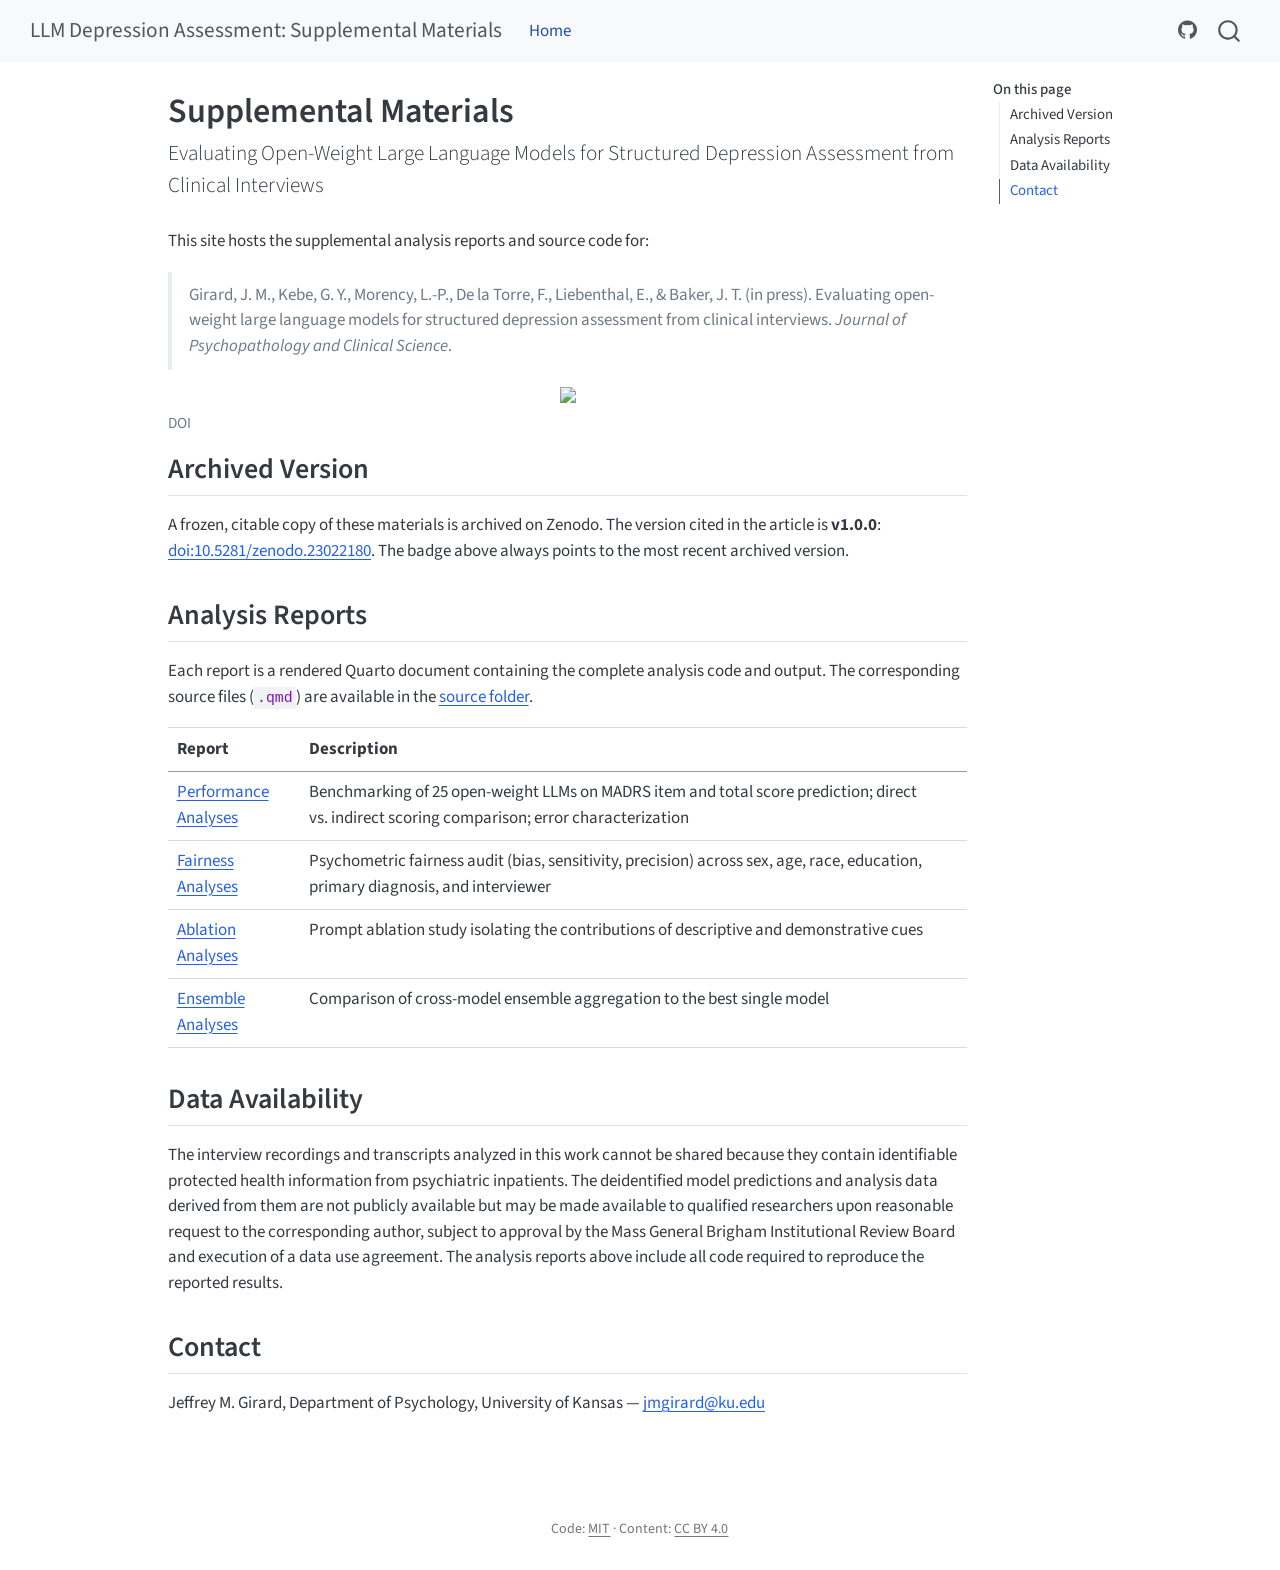
==== docs/index.html @ 15865baa "Add Zenodo DOI and align data availability statement with manuscript - Site and README: DOI badge (c" ====
<!DOCTYPE html>
<html xmlns="http://www.w3.org/1999/xhtml" lang="en" xml:lang="en"><head>

<meta charset="utf-8">
<meta name="generator" content="quarto-1.10.18">

<meta name="viewport" content="width=device-width, initial-scale=1.0, user-scalable=yes">


<title>Supplemental Materials – LLM Depression Assessment: Supplemental Materials</title>
<style>
/* Default styles provided by pandoc.
** See https://pandoc.org/MANUAL.html#variables-for-html for config info.
*/
span.smallcaps{font-variant: small-caps;}
div.columns{display: flex; gap: 1.5em;}
div.column{flex: auto;}
@media screen {
div.columns{gap: min(4vw, 1.5em);}
div.column{overflow-x: auto;}
}
div.hanging-indent{margin-left: 1.5em; text-indent: -1.5em;}
ul.task-list{list-style: none;}
ul.task-list li input[type="checkbox"] {
  width: 0.8em;
  margin: 0 0.8em 0.2em -1em; /* quarto-specific, see https://github.com/quarto-dev/quarto-cli/issues/4556 */ 
  vertical-align: middle;
}
</style>


<script src="site_libs/quarto-nav/quarto-nav.js"></script>
<script src="site_libs/quarto-nav/headroom.min.js"></script>
<script src="site_libs/clipboard/clipboard.min.js"></script>
<script src="site_libs/quarto-search/autocomplete.umd.js"></script>
<script src="site_libs/quarto-search/fuse.min.js"></script>
<script src="site_libs/quarto-search/quarto-search.js"></script>
<meta name="quarto:offset" content="./">
<script src="site_libs/quarto-html/quarto.js" type="module"></script>
<script src="site_libs/quarto-html/tabsets/tabsets.js" type="module"></script>
<script src="site_libs/quarto-html/popper.min.js"></script>
<script src="site_libs/quarto-html/tippy.umd.min.js"></script>
<script src="site_libs/quarto-html/anchor.min.js"></script>
<link href="site_libs/quarto-html/tippy.css" rel="stylesheet">
<link href="site_libs/quarto-html/quarto-syntax-highlighting-64a204ab8560d761af7679ceaba22944.css" rel="stylesheet" id="quarto-text-highlighting-styles">
<script src="site_libs/bootstrap/bootstrap.min.js"></script>
<link href="site_libs/bootstrap/bootstrap-icons.css" rel="stylesheet">
<link href="site_libs/bootstrap/bootstrap-172ba59bd5e0b52282274ba0c0cc16fc.min.css" rel="stylesheet" append-hash="true" id="quarto-bootstrap" data-mode="light">
<script id="quarto-search-options" type="application/json">{
  "location": "navbar",
  "copy-button": false,
  "collapse-after": 3,
  "panel-placement": "end",
  "type": "overlay",
  "limit": 50,
  "keyboard-shortcut": [
    "f",
    "/",
    "s"
  ],
  "show-item-context": false,
  "language": {
    "search-no-results-text": "No results",
    "search-matching-documents-text": "matching documents",
    "search-copy-link-title": "Copy link to search",
    "search-hide-matches-text": "Hide additional matches",
    "search-more-match-text": "more match in this document",
    "search-more-matches-text": "more matches in this document",
    "search-clear-button-title": "Clear",
    "search-text-placeholder": "",
    "search-detached-cancel-button-title": "Cancel",
    "search-submit-button-title": "Submit",
    "search-label": "Search"
  }
}</script>


</head>

<body class="nav-fixed quarto-light">

<div id="quarto-search-results"></div>
  <header id="quarto-header" class="headroom fixed-top">
    <nav class="navbar navbar-expand-lg " data-bs-theme="dark">
      <div class="navbar-container container-fluid">
      <div class="navbar-brand-container mx-auto">
    <a class="navbar-brand" href="./index.html">
    <span class="navbar-title">LLM Depression Assessment: Supplemental Materials</span>
    </a>
  </div>
            <div id="quarto-search" class="" title="Search"></div>
          <button class="navbar-toggler" type="button" data-bs-toggle="collapse" data-bs-target="#navbarCollapse" aria-controls="navbarCollapse" role="menu" aria-expanded="false" aria-label="Toggle navigation" onclick="if (window.quartoToggleHeadroom) { window.quartoToggleHeadroom(); }">
  <span class="navbar-toggler-icon"></span>
</button>
          <div class="collapse navbar-collapse" id="navbarCollapse">
            <ul class="navbar-nav navbar-nav-scroll me-auto">
  <li class="nav-item">
    <a class="nav-link active" href="./index.html" aria-current="page"> 
<span class="menu-text">Home</span></a>
  </li>  
</ul>
            <ul class="navbar-nav navbar-nav-scroll ms-auto">
  <li class="nav-item compact">
    <a class="nav-link" href="https://github.com/jmgirard/llm-depression-assessment"> <i class="bi bi-github" role="img">
</i> 
<span class="menu-text"></span></a>
  </li>  
</ul>
          </div> <!-- /navcollapse -->
            <div class="quarto-navbar-tools">
</div>
      </div> <!-- /container-fluid -->
    </nav>
</header>
<!-- content -->
<div id="quarto-content" class="quarto-container page-columns page-rows-contents page-layout-article page-navbar">
<!-- sidebar -->
<!-- margin-sidebar -->
    <div id="quarto-margin-sidebar" class="sidebar margin-sidebar">
        <nav id="TOC" role="doc-toc" class="toc-active">
    <h2 id="toc-title">On this page</h2>
   
  <ul>
  <li><a href="#archived-version" id="toc-archived-version" class="nav-link active" data-scroll-target="#archived-version">Archived Version</a></li>
  <li><a href="#analysis-reports" id="toc-analysis-reports" class="nav-link" data-scroll-target="#analysis-reports">Analysis Reports</a></li>
  <li><a href="#data-availability" id="toc-data-availability" class="nav-link" data-scroll-target="#data-availability">Data Availability</a></li>
  <li><a href="#contact" id="toc-contact" class="nav-link" data-scroll-target="#contact">Contact</a></li>
  </ul>
</nav>
    </div>
<!-- main -->
<main class="content" id="quarto-document-content">

<header id="title-block-header" class="quarto-title-block default">
<div class="quarto-title">
<h1 class="title">Supplemental Materials</h1>
<p class="subtitle lead">Evaluating Open-Weight Large Language Models for Structured Depression Assessment from Clinical Interviews</p>
</div>



<div class="quarto-title-meta">

    
  
    
  </div>
  


</header>


<p>This site hosts the supplemental analysis reports and source code for:</p>
<blockquote class="blockquote">
<p>Girard, J. M., Kebe, G. Y., Morency, L.-P., De la Torre, F., Liebenthal, E., &amp; Baker, J. T. (in press). Evaluating open-weight large language models for structured depression assessment from clinical interviews. <em>Journal of Psychopathology and Clinical Science</em>.</p>
</blockquote>
<div class="quarto-figure quarto-figure-center">
<figure class="figure">
<p><a href="https://doi.org/10.5281/zenodo.23022179"><img src="https://zenodo.org/badge/DOI/10.5281/zenodo.23022179.svg" class="img-fluid figure-img"></a></p>
<figcaption>DOI</figcaption>
</figure>
</div>
<section id="archived-version" class="level2">
<h2 class="anchored" data-anchor-id="archived-version">Archived Version</h2>
<p>A frozen, citable copy of these materials is archived on Zenodo. The version cited in the article is <strong>v1.0.0</strong>: <a href="https://doi.org/10.5281/zenodo.23022180">doi:10.5281/zenodo.23022180</a>. The badge above always points to the most recent archived version.</p>
</section>
<section id="analysis-reports" class="level2">
<h2 class="anchored" data-anchor-id="analysis-reports">Analysis Reports</h2>
<p>Each report is a rendered Quarto document containing the complete analysis code and output. The corresponding source files (<code>.qmd</code>) are available in the <a href="https://github.com/jmgirard/llm-depression-assessment/tree/main/src">source folder</a>.</p>
<table class="caption-top table">
<thead>
<tr class="header">
<th>Report</th>
<th>Description</th>
</tr>
</thead>
<tbody>
<tr class="odd">
<td><a href="analyses/performance_analyses.html">Performance Analyses</a></td>
<td>Benchmarking of 25 open-weight LLMs on MADRS item and total score prediction; direct vs.&nbsp;indirect scoring comparison; error characterization</td>
</tr>
<tr class="even">
<td><a href="analyses/fairness_analyses.html">Fairness Analyses</a></td>
<td>Psychometric fairness audit (bias, sensitivity, precision) across sex, age, race, education, primary diagnosis, and interviewer</td>
</tr>
<tr class="odd">
<td><a href="analyses/ablation_analyses.html">Ablation Analyses</a></td>
<td>Prompt ablation study isolating the contributions of descriptive and demonstrative cues</td>
</tr>
<tr class="even">
<td><a href="analyses/ensemble_analyses.html">Ensemble Analyses</a></td>
<td>Comparison of cross-model ensemble aggregation to the best single model</td>
</tr>
</tbody>
</table>
</section>
<section id="data-availability" class="level2">
<h2 class="anchored" data-anchor-id="data-availability">Data Availability</h2>
<p>The interview recordings and transcripts analyzed in this work cannot be shared because they contain identifiable protected health information from psychiatric inpatients. The deidentified model predictions and analysis data derived from them are not publicly available but may be made available to qualified researchers upon reasonable request to the corresponding author, subject to approval by the Mass General Brigham Institutional Review Board and execution of a data use agreement. The analysis reports above include all code required to reproduce the reported results.</p>
</section>
<section id="contact" class="level2">
<h2 class="anchored" data-anchor-id="contact">Contact</h2>
<p>Jeffrey M. Girard, Department of Psychology, University of Kansas — <a href="mailto:jmgirard@ku.edu">jmgirard@ku.edu</a></p>


</section>

</main> <!-- /main -->
<script id="quarto-html-after-body" type="application/javascript">
  window.document.addEventListener("DOMContentLoaded", function (event) {
    const icon = "";
    const anchorJS = new window.AnchorJS();
    anchorJS.options = {
      placement: 'right',
      icon: icon
    };
    anchorJS.add('.anchored');
    const isCodeAnnotation = (el) => {
      for (const clz of el.classList) {
        if (clz.startsWith('code-annotation-')) {                     
          return true;
        }
      }
      return false;
    }
    const onCopySuccess = function(e) {
      // button target
      const button = e.trigger;
      // don't keep focus
      button.blur();
      // flash "checked"
      button.classList.add('code-copy-button-checked');
      var currentTitle = button.getAttribute("title");
      button.setAttribute("title", "Copied!");
      let tooltip;
      if (window.bootstrap) {
        button.setAttribute("data-bs-toggle", "tooltip");
        button.setAttribute("data-bs-placement", "left");
        button.setAttribute("data-bs-title", "Copied!");
        tooltip = new bootstrap.Tooltip(button, 
          { trigger: "manual", 
            customClass: "code-copy-button-tooltip",
            offset: [0, -8]});
        tooltip.show();    
      }
      setTimeout(function() {
        if (tooltip) {
          tooltip.hide();
          button.removeAttribute("data-bs-title");
          button.removeAttribute("data-bs-toggle");
          button.removeAttribute("data-bs-placement");
        }
        button.setAttribute("title", currentTitle);
        button.classList.remove('code-copy-button-checked');
      }, 1000);
      // clear code selection
      e.clearSelection();
    }
    const getTextToCopy = function(trigger) {
      const outerScaffold = trigger.parentElement.cloneNode(true);
      const codeEl = outerScaffold.querySelector('code');
      for (const childEl of codeEl.children) {
        if (isCodeAnnotation(childEl)) {
          childEl.remove();
        }
      }
      return codeEl.innerText;
    }
    const clipboard = new window.ClipboardJS('.code-copy-button:not([data-in-quarto-modal])', {
      text: getTextToCopy
    });
    clipboard.on('success', onCopySuccess);
    if (window.document.getElementById('quarto-embedded-source-code-modal')) {
      const clipboardModal = new window.ClipboardJS('.code-copy-button[data-in-quarto-modal]', {
        text: getTextToCopy,
        container: window.document.getElementById('quarto-embedded-source-code-modal')
      });
      clipboardModal.on('success', onCopySuccess);
    }
      var localhostRegex = new RegExp(/^(?:http|https):\/\/localhost\:?[0-9]*\//);
      var mailtoRegex = new RegExp(/^mailto:/);
        var filterRegex = new RegExp('/' + window.location.host + '/');
      var isInternal = (href) => {
          return filterRegex.test(href) || localhostRegex.test(href) || mailtoRegex.test(href);
      }
      // Inspect non-navigation links and adorn them if external
     var links = window.document.querySelectorAll('a[href]:not(.nav-link):not(.navbar-brand):not(.toc-action):not(.sidebar-link):not(.sidebar-item-toggle):not(.pagination-link):not(.no-external):not([aria-hidden]):not(.dropdown-item):not(.quarto-navigation-tool):not(.about-link)');
      for (var i=0; i<links.length; i++) {
        const link = links[i];
        if (!isInternal(link.href)) {
          // undo the damage that might have been done by quarto-nav.js in the case of
          // links that we want to consider external
          if (link.dataset.originalHref !== undefined) {
            link.href = link.dataset.originalHref;
          }
        }
      }
    function tippyHover(el, contentFn, onTriggerFn, onUntriggerFn) {
      const config = {
        allowHTML: true,
        maxWidth: 500,
        delay: 100,
        arrow: false,
        appendTo: function(el) {
            return el.parentElement;
        },
        interactive: true,
        interactiveBorder: 10,
        theme: 'quarto',
        placement: 'bottom-start',
      };
      if (contentFn) {
        config.content = contentFn;
      }
      if (onTriggerFn) {
        config.onTrigger = onTriggerFn;
      }
      if (onUntriggerFn) {
        config.onUntrigger = onUntriggerFn;
      }
      window.tippy(el, config); 
    }
    const noterefs = window.document.querySelectorAll('a[role="doc-noteref"]');
    for (var i=0; i<noterefs.length; i++) {
      const ref = noterefs[i];
      tippyHover(ref, function() {
        // use id or data attribute instead here
        let href = ref.getAttribute('data-footnote-href') || ref.getAttribute('href');
        try { href = new URL(href).hash; } catch {}
        const id = href.replace(/^#\/?/, "");
        const note = window.document.getElementById(id);
        if (note) {
          return note.innerHTML;
        } else {
          return "";
        }
      });
    }
    const xrefs = window.document.querySelectorAll('a.quarto-xref');
    const processXRef = (id, note) => {
      // Strip column container classes
      const stripColumnClz = (el) => {
        el.classList.remove("page-full", "page-columns");
        if (el.children) {
          for (const child of el.children) {
            stripColumnClz(child);
          }
        }
      }
      stripColumnClz(note)
      if (id === null || id.startsWith('sec-')) {
        // Special case sections, only their first couple elements
        const container = document.createElement("div");
        if (note.children && note.children.length > 2) {
          container.appendChild(note.children[0].cloneNode(true));
          for (let i = 1; i < note.children.length; i++) {
            const child = note.children[i];
            if (child.tagName === "P" && child.innerText === "") {
              continue;
            } else {
              container.appendChild(child.cloneNode(true));
              break;
            }
          }
          if (window.Quarto?.typesetMath) {
            window.Quarto.typesetMath(container);
          }
          return container.innerHTML
        } else {
          if (window.Quarto?.typesetMath) {
            window.Quarto.typesetMath(note);
          }
          return note.innerHTML;
        }
      } else {
        // Remove any anchor links if they are present
        const anchorLink = note.querySelector('a.anchorjs-link');
        if (anchorLink) {
          anchorLink.remove();
        }
        if (window.Quarto?.typesetMath) {
          window.Quarto.typesetMath(note);
        }
        if (note.classList.contains("callout")) {
          return note.outerHTML;
        } else {
          return note.innerHTML;
        }
      }
    }
    for (var i=0; i<xrefs.length; i++) {
      const xref = xrefs[i];
      tippyHover(xref, undefined, function(instance) {
        instance.disable();
        let url = xref.getAttribute('href');
        let hash = undefined; 
        if (url.startsWith('#')) {
          hash = url;
        } else {
          try { hash = new URL(url).hash; } catch {}
        }
        if (hash) {
          const id = hash.replace(/^#\/?/, "");
          const note = window.document.getElementById(id);
          if (note !== null) {
            try {
              const html = processXRef(id, note.cloneNode(true));
              instance.setContent(html);
            } finally {
              instance.enable();
              instance.show();
            }
          } else {
            // See if we can fetch this
            fetch(url.split('#')[0])
            .then(res => res.text())
            .then(html => {
              const parser = new DOMParser();
              const htmlDoc = parser.parseFromString(html, "text/html");
              const note = htmlDoc.getElementById(id);
              if (note !== null) {
                const html = processXRef(id, note);
                instance.setContent(html);
              } 
            }).finally(() => {
              instance.enable();
              instance.show();
            });
          }
        } else {
          // See if we can fetch a full url (with no hash to target)
          // This is a special case and we should probably do some content thinning / targeting
          fetch(url)
          .then(res => res.text())
          .then(html => {
            const parser = new DOMParser();
            const htmlDoc = parser.parseFromString(html, "text/html");
            const note = htmlDoc.querySelector('main.content');
            if (note !== null) {
              // This should only happen for chapter cross references
              // (since there is no id in the URL)
              // remove the first header
              if (note.children.length > 0 && note.children[0].tagName === "HEADER") {
                note.children[0].remove();
              }
              const html = processXRef(null, note);
              instance.setContent(html);
            } 
          }).finally(() => {
            instance.enable();
            instance.show();
          });
        }
      }, function(instance) {
      });
    }
        let selectedAnnoteEl;
        const selectorForAnnotation = ( cell, annotation) => {
          let cellAttr = 'data-code-cell="' + cell + '"';
          let lineAttr = 'data-code-annotation="' +  annotation + '"';
          const selector = 'span[' + cellAttr + '][' + lineAttr + ']';
          return selector;
        }
        const selectCodeLines = (annoteEl) => {
          const doc = window.document;
          const targetCell = annoteEl.getAttribute("data-target-cell");
          const targetAnnotation = annoteEl.getAttribute("data-target-annotation");
          const annoteSpan = window.document.querySelector(selectorForAnnotation(targetCell, targetAnnotation));
          const lines = annoteSpan.getAttribute("data-code-lines").split(",");
          const lineIds = lines.map((line) => {
            return targetCell + "-" + line;
          })
          let top = null;
          let height = null;
          let parent = null;
          if (lineIds.length > 0) {
              //compute the position of the single el (top and bottom and make a div)
              const el = window.document.getElementById(lineIds[0]);
              top = el.offsetTop;
              height = el.offsetHeight;
              parent = el.parentElement.parentElement;
            if (lineIds.length > 1) {
              const lastEl = window.document.getElementById(lineIds[lineIds.length - 1]);
              const bottom = lastEl.offsetTop + lastEl.offsetHeight;
              height = bottom - top;
            }
            if (top !== null && height !== null && parent !== null) {
              // cook up a div (if necessary) and position it 
              let div = window.document.getElementById("code-annotation-line-highlight");
              if (div === null) {
                div = window.document.createElement("div");
                div.setAttribute("id", "code-annotation-line-highlight");
                div.style.position = 'absolute';
                parent.appendChild(div);
              }
              div.style.top = top - 2 + "px";
              div.style.height = height + 4 + "px";
              div.style.left = 0;
              let gutterDiv = window.document.getElementById("code-annotation-line-highlight-gutter");
              if (gutterDiv === null) {
                gutterDiv = window.document.createElement("div");
                gutterDiv.setAttribute("id", "code-annotation-line-highlight-gutter");
                gutterDiv.style.position = 'absolute';
                const codeCell = window.document.getElementById(targetCell);
                const gutter = codeCell.querySelector('.code-annotation-gutter');
                gutter.appendChild(gutterDiv);
              }
              gutterDiv.style.top = top - 2 + "px";
              gutterDiv.style.height = height + 4 + "px";
            }
            selectedAnnoteEl = annoteEl;
          }
        };
        const unselectCodeLines = () => {
          const elementsIds = ["code-annotation-line-highlight", "code-annotation-line-highlight-gutter"];
          elementsIds.forEach((elId) => {
            const div = window.document.getElementById(elId);
            if (div) {
              div.remove();
            }
          });
          selectedAnnoteEl = undefined;
        };
          // Handle positioning of the toggle
      window.addEventListener(
        "resize",
        throttle(() => {
          elRect = undefined;
          if (selectedAnnoteEl) {
            selectCodeLines(selectedAnnoteEl);
          }
        }, 10)
      );
      function throttle(fn, ms) {
      let throttle = false;
      let timer;
        return (...args) => {
          if(!throttle) { // first call gets through
              fn.apply(this, args);
              throttle = true;
          } else { // all the others get throttled
              if(timer) clearTimeout(timer); // cancel #2
              timer = setTimeout(() => {
                fn.apply(this, args);
                timer = throttle = false;
              }, ms);
          }
        };
      }
        // Attach click handler to the DT
        const annoteDls = window.document.querySelectorAll('dt[data-target-cell]');
        for (const annoteDlNode of annoteDls) {
          annoteDlNode.addEventListener('click', (event) => {
            const clickedEl = event.target;
            if (clickedEl !== selectedAnnoteEl) {
              unselectCodeLines();
              const activeEl = window.document.querySelector('dt[data-target-cell].code-annotation-active');
              if (activeEl) {
                activeEl.classList.remove('code-annotation-active');
              }
              selectCodeLines(clickedEl);
              clickedEl.classList.add('code-annotation-active');
            } else {
              // Unselect the line
              unselectCodeLines();
              clickedEl.classList.remove('code-annotation-active');
            }
          });
        }
    const findCites = (el) => {
      const parentEl = el.parentElement;
      if (parentEl) {
        const cites = parentEl.dataset.cites;
        if (cites) {
          return {
            el,
            cites: cites.split(' ')
          };
        } else {
          return findCites(el.parentElement)
        }
      } else {
        return undefined;
      }
    };
    var bibliorefs = window.document.querySelectorAll('a[role="doc-biblioref"]');
    for (var i=0; i<bibliorefs.length; i++) {
      const ref = bibliorefs[i];
      const citeInfo = findCites(ref);
      if (citeInfo) {
        tippyHover(citeInfo.el, function() {
          var popup = window.document.createElement('div');
          citeInfo.cites.forEach(function(cite) {
            var citeDiv = window.document.createElement('div');
            citeDiv.classList.add('hanging-indent');
            citeDiv.classList.add('csl-entry');
            var biblioDiv = window.document.getElementById('ref-' + cite);
            if (biblioDiv) {
              citeDiv.innerHTML = biblioDiv.innerHTML;
            }
            popup.appendChild(citeDiv);
          });
          return popup.innerHTML;
        });
      }
    }
  });
  </script>
</div> <!-- /content -->
<footer class="footer">
  <div class="nav-footer">
    <div class="nav-footer-left">
      &nbsp;
    </div>   
    <div class="nav-footer-center">
<p>Code: <a href="https://github.com/jmgirard/llm-depression-assessment/blob/main/LICENSE">MIT</a> · Content: <a href="https://creativecommons.org/licenses/by/4.0/">CC BY 4.0</a></p>
</div>
    <div class="nav-footer-right">
      &nbsp;
    </div>
  </div>
</footer>




</body></html>
---- docs/site_libs/quarto-html/tippy.css ----
.tippy-box[data-animation=fade][data-state=hidden]{opacity:0}[data-tippy-root]{max-width:calc(100vw - 10px)}.tippy-box{position:relative;background-color:#333;color:#fff;border-radius:4px;font-size:14px;line-height:1.4;white-space:normal;outline:0;transition-property:transform,visibility,opacity}.tippy-box[data-placement^=top]>.tippy-arrow{bottom:0}.tippy-box[data-placement^=top]>.tippy-arrow:before{bottom:-7px;left:0;border-width:8px 8px 0;border-top-color:initial;transform-origin:center top}.tippy-box[data-placement^=bottom]>.tippy-arrow{top:0}.tippy-box[data-placement^=bottom]>.tippy-arrow:before{top:-7px;left:0;border-width:0 8px 8px;border-bottom-color:initial;transform-origin:center bottom}.tippy-box[data-placement^=left]>.tippy-arrow{right:0}.tippy-box[data-placement^=left]>.tippy-arrow:before{border-width:8px 0 8px 8px;border-left-color:initial;right:-7px;transform-origin:center left}.tippy-box[data-placement^=right]>.tippy-arrow{left:0}.tippy-box[data-placement^=right]>.tippy-arrow:before{left:-7px;border-width:8px 8px 8px 0;border-right-color:initial;transform-origin:center right}.tippy-box[data-inertia][data-state=visible]{transition-timing-function:cubic-bezier(.54,1.5,.38,1.11)}.tippy-arrow{width:16px;height:16px;color:#333}.tippy-arrow:before{content:"";position:absolute;border-color:transparent;border-style:solid}.tippy-content{position:relative;padding:5px 9px;z-index:1}
---- docs/site_libs/quarto-html/quarto-syntax-highlighting-64a204ab8560d761af7679ceaba22944.css ----
/* quarto syntax highlight colors */
:root {
  --quarto-hl-ot-color: #003B4F;
  --quarto-hl-at-color: #657422;
  --quarto-hl-ss-color: #20794D;
  --quarto-hl-an-color: #5E5E5E;
  --quarto-hl-fu-color: #4758AB;
  --quarto-hl-st-color: #20794D;
  --quarto-hl-cf-color: #003B4F;
  --quarto-hl-op-color: #5E5E5E;
  --quarto-hl-er-color: #AD0000;
  --quarto-hl-bn-color: #AD0000;
  --quarto-hl-al-color: #AD0000;
  --quarto-hl-va-color: #111111;
  --quarto-hl-bu-color: inherit;
  --quarto-hl-ex-color: inherit;
  --quarto-hl-pp-color: #AD0000;
  --quarto-hl-in-color: #5E5E5E;
  --quarto-hl-vs-color: #20794D;
  --quarto-hl-wa-color: #5E5E5E;
  --quarto-hl-do-color: #5E5E5E;
  --quarto-hl-im-color: #00769E;
  --quarto-hl-ch-color: #20794D;
  --quarto-hl-dt-color: #AD0000;
  --quarto-hl-fl-color: #AD0000;
  --quarto-hl-co-color: #5E5E5E;
  --quarto-hl-cv-color: #5E5E5E;
  --quarto-hl-cn-color: #8f5902;
  --quarto-hl-sc-color: #5E5E5E;
  --quarto-hl-dv-color: #AD0000;
  --quarto-hl-kw-color: #003B4F;
}

/* other quarto variables */
:root {
  --quarto-font-monospace: SFMono-Regular, Menlo, Monaco, Consolas, "Liberation Mono", "Courier New", monospace;
}

/* syntax highlight based on Pandoc's rules */
pre > code.sourceCode > span {
  color: #003B4F;
}

code.sourceCode > span {
  color: #003B4F;
}

div.sourceCode,
div.sourceCode pre.sourceCode {
  color: #003B4F;
}

/* Normal */
code span {
  color: #003B4F;
}

/* Alert */
code span.al {
  color: #AD0000;
  font-style: inherit;
}

/* Annotation */
code span.an {
  color: #5E5E5E;
  font-style: inherit;
}

/* Attribute */
code span.at {
  color: #657422;
  font-style: inherit;
}

/* BaseN */
code span.bn {
  color: #AD0000;
  font-style: inherit;
}

/* BuiltIn */
code span.bu {
  font-style: inherit;
}

/* ControlFlow */
code span.cf {
  color: #003B4F;
  font-weight: bold;
  font-style: inherit;
}

/* Char */
code span.ch {
  color: #20794D;
  font-style: inherit;
}

/* Constant */
code span.cn {
  color: #8f5902;
  font-style: inherit;
}

/* Comment */
code span.co {
  color: #5E5E5E;
  font-style: inherit;
}

/* CommentVar */
code span.cv {
  color: #5E5E5E;
  font-style: italic;
}

/* Documentation */
code span.do {
  color: #5E5E5E;
  font-style: italic;
}

/* DataType */
code span.dt {
  color: #AD0000;
  font-style: inherit;
}

/* DecVal */
code span.dv {
  color: #AD0000;
  font-style: inherit;
}

/* Error */
code span.er {
  color: #AD0000;
  font-style: inherit;
}

/* Extension */
code span.ex {
  font-style: inherit;
}

/* Float */
code span.fl {
  color: #AD0000;
  font-style: inherit;
}

/* Function */
code span.fu {
  color: #4758AB;
  font-style: inherit;
}

/* Import */
code span.im {
  color: #00769E;
  font-style: inherit;
}

/* Information */
code span.in {
  color: #5E5E5E;
  font-style: inherit;
}

/* Keyword */
code span.kw {
  color: #003B4F;
  font-weight: bold;
  font-style: inherit;
}

/* Operator */
code span.op {
  color: #5E5E5E;
  font-style: inherit;
}

/* Other */
code span.ot {
  color: #003B4F;
  font-style: inherit;
}

/* Preprocessor */
code span.pp {
  color: #AD0000;
  font-style: inherit;
}

/* SpecialChar */
code span.sc {
  color: #5E5E5E;
  font-style: inherit;
}

/* SpecialString */
code span.ss {
  color: #20794D;
  font-style: inherit;
}

/* String */
code span.st {
  color: #20794D;
  font-style: inherit;
}

/* Variable */
code span.va {
  color: #111111;
  font-style: inherit;
}

/* VerbatimString */
code span.vs {
  color: #20794D;
  font-style: inherit;
}

/* Warning */
code span.wa {
  color: #5E5E5E;
  font-style: italic;
}

.prevent-inlining {
  content: "</";
}

/*# sourceMappingURL=9d8d5bb603a83b8298b89080a598c93b.css.map */
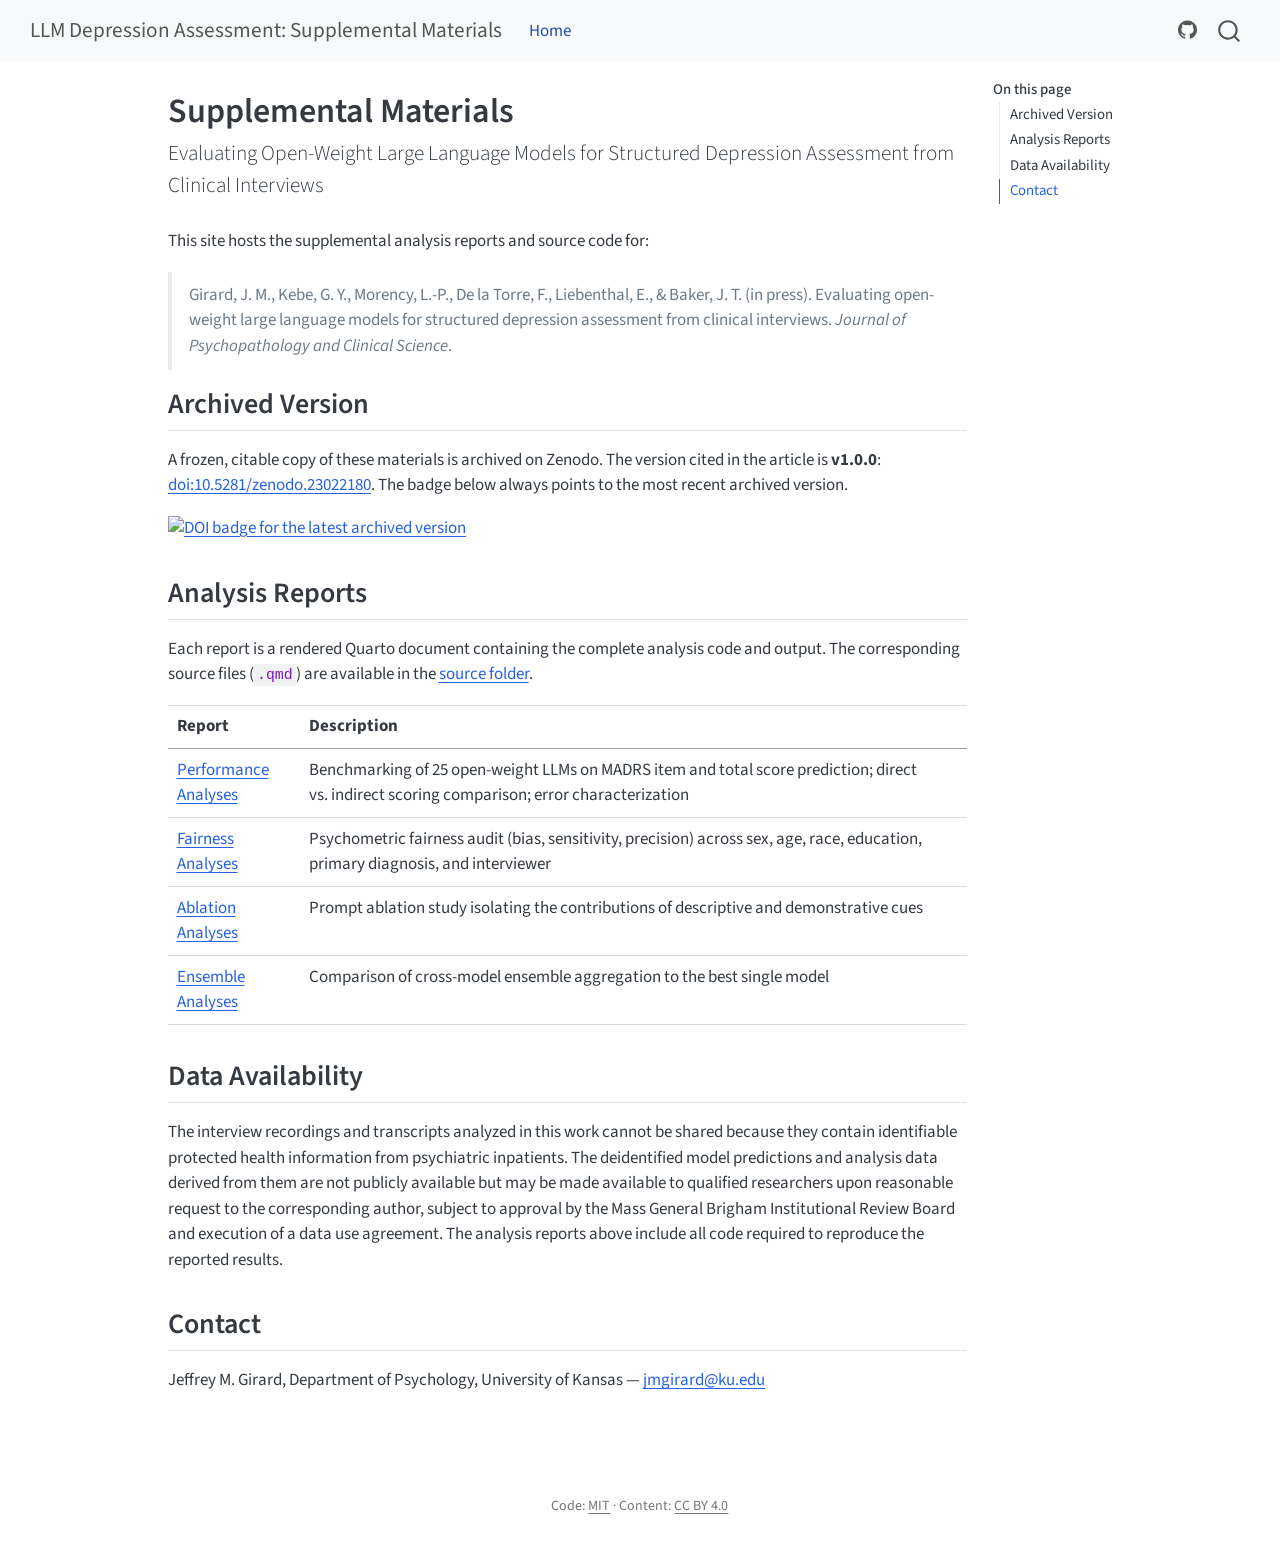
==== commit 87164efa: "Move DOI badge below archived-version text and drop its caption Co-Authored-By: Claude Opus 5.5 <nor" ====
--- a/docs/index.html
+++ b/docs/index.html
@@ -155,15 +155,10 @@
 <blockquote class="blockquote">
 <p>Girard, J. M., Kebe, G. Y., Morency, L.-P., De la Torre, F., Liebenthal, E., &amp; Baker, J. T. (in press). Evaluating open-weight large language models for structured depression assessment from clinical interviews. <em>Journal of Psychopathology and Clinical Science</em>.</p>
 </blockquote>
-<div class="quarto-figure quarto-figure-center">
-<figure class="figure">
-<p><a href="https://doi.org/10.5281/zenodo.23022179"><img src="https://zenodo.org/badge/DOI/10.5281/zenodo.23022179.svg" class="img-fluid figure-img"></a></p>
-<figcaption>DOI</figcaption>
-</figure>
-</div>
 <section id="archived-version" class="level2">
 <h2 class="anchored" data-anchor-id="archived-version">Archived Version</h2>
-<p>A frozen, citable copy of these materials is archived on Zenodo. The version cited in the article is <strong>v1.0.0</strong>: <a href="https://doi.org/10.5281/zenodo.23022180">doi:10.5281/zenodo.23022180</a>. The badge above always points to the most recent archived version.</p>
+<p>A frozen, citable copy of these materials is archived on Zenodo. The version cited in the article is <strong>v1.0.0</strong>: <a href="https://doi.org/10.5281/zenodo.23022180">doi:10.5281/zenodo.23022180</a>. The badge below always points to the most recent archived version.</p>
+<p><a href="https://doi.org/10.5281/zenodo.23022179"><img src="https://zenodo.org/badge/DOI/10.5281/zenodo.23022179.svg" class="img-fluid" alt="DOI badge for the latest archived version"></a></p>
 </section>
 <section id="analysis-reports" class="level2">
 <h2 class="anchored" data-anchor-id="analysis-reports">Analysis Reports</h2>
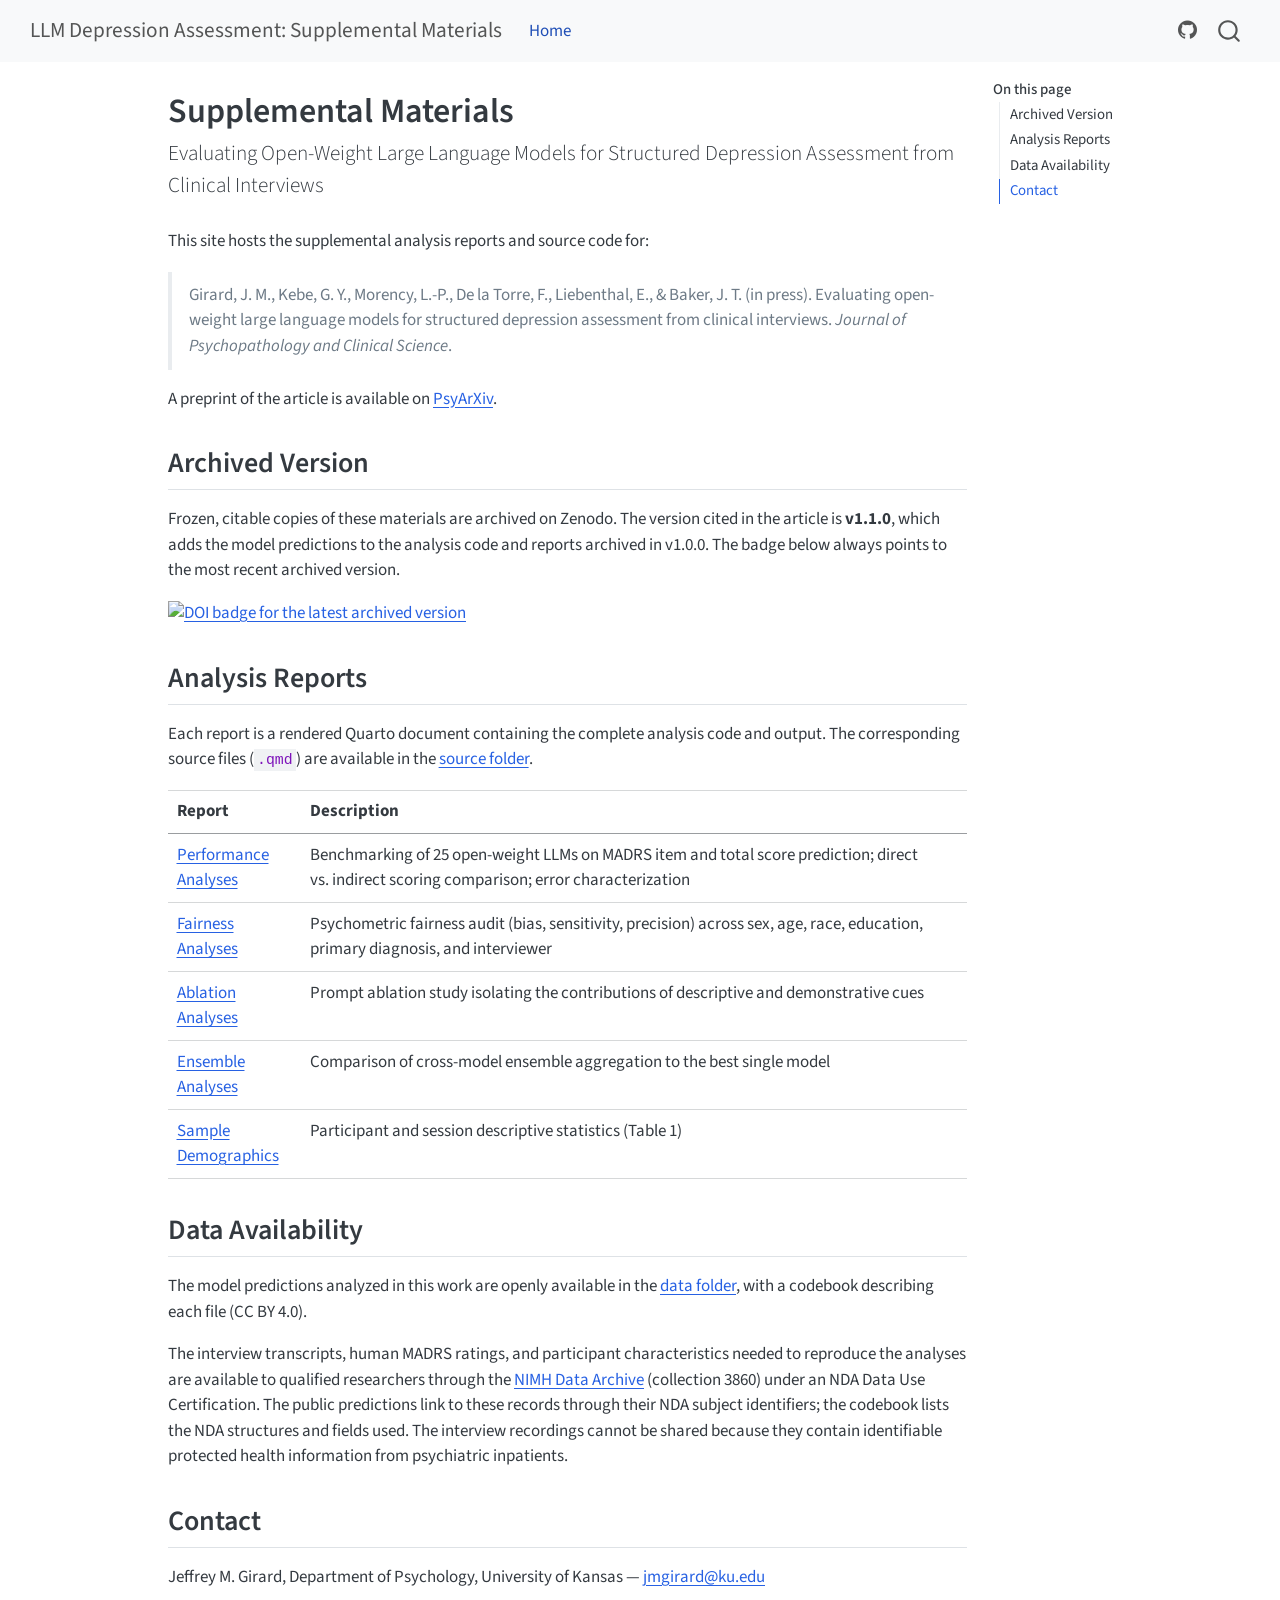
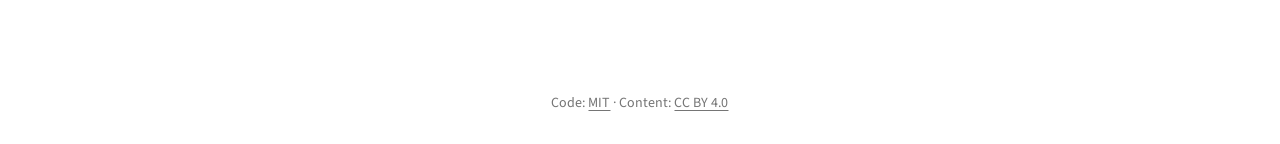
==== commit 0f62295c: "Add public model predictions and reproducible analysis pipeline (v1.1.0) - data/: model predictions " ====
--- a/docs/index.html
+++ b/docs/index.html
@@ -155,9 +155,10 @@
 <blockquote class="blockquote">
 <p>Girard, J. M., Kebe, G. Y., Morency, L.-P., De la Torre, F., Liebenthal, E., &amp; Baker, J. T. (in press). Evaluating open-weight large language models for structured depression assessment from clinical interviews. <em>Journal of Psychopathology and Clinical Science</em>.</p>
 </blockquote>
+<p>A preprint of the article is available on <a href="https://osf.io/preprints/psyarxiv/63sw4">PsyArXiv</a>.</p>
 <section id="archived-version" class="level2">
 <h2 class="anchored" data-anchor-id="archived-version">Archived Version</h2>
-<p>A frozen, citable copy of these materials is archived on Zenodo. The version cited in the article is <strong>v1.0.0</strong>: <a href="https://doi.org/10.5281/zenodo.23022180">doi:10.5281/zenodo.23022180</a>. The badge below always points to the most recent archived version.</p>
+<p>Frozen, citable copies of these materials are archived on Zenodo. The version cited in the article is <strong>v1.1.0</strong>, which adds the model predictions to the analysis code and reports archived in v1.0.0. The badge below always points to the most recent archived version.</p>
 <p><a href="https://doi.org/10.5281/zenodo.23022179"><img src="https://zenodo.org/badge/DOI/10.5281/zenodo.23022179.svg" class="img-fluid" alt="DOI badge for the latest archived version"></a></p>
 </section>
 <section id="analysis-reports" class="level2">
@@ -187,12 +188,17 @@
 <td><a href="analyses/ensemble_analyses.html">Ensemble Analyses</a></td>
 <td>Comparison of cross-model ensemble aggregation to the best single model</td>
 </tr>
+<tr class="odd">
+<td><a href="analyses/demographics.html">Sample Demographics</a></td>
+<td>Participant and session descriptive statistics (Table 1)</td>
+</tr>
 </tbody>
 </table>
 </section>
 <section id="data-availability" class="level2">
 <h2 class="anchored" data-anchor-id="data-availability">Data Availability</h2>
-<p>The interview recordings and transcripts analyzed in this work cannot be shared because they contain identifiable protected health information from psychiatric inpatients. The deidentified model predictions and analysis data derived from them are not publicly available but may be made available to qualified researchers upon reasonable request to the corresponding author, subject to approval by the Mass General Brigham Institutional Review Board and execution of a data use agreement. The analysis reports above include all code required to reproduce the reported results.</p>
+<p>The model predictions analyzed in this work are openly available in the <a href="https://github.com/jmgirard/llm-depression-assessment/tree/main/data">data folder</a>, with a codebook describing each file (CC BY 4.0).</p>
+<p>The interview transcripts, human MADRS ratings, and participant characteristics needed to reproduce the analyses are available to qualified researchers through the <a href="https://nda.nih.gov/">NIMH Data Archive</a> (collection 3860) under an NDA Data Use Certification. The public predictions link to these records through their NDA subject identifiers; the codebook lists the NDA structures and fields used. The interview recordings cannot be shared because they contain identifiable protected health information from psychiatric inpatients.</p>
 </section>
 <section id="contact" class="level2">
 <h2 class="anchored" data-anchor-id="contact">Contact</h2>
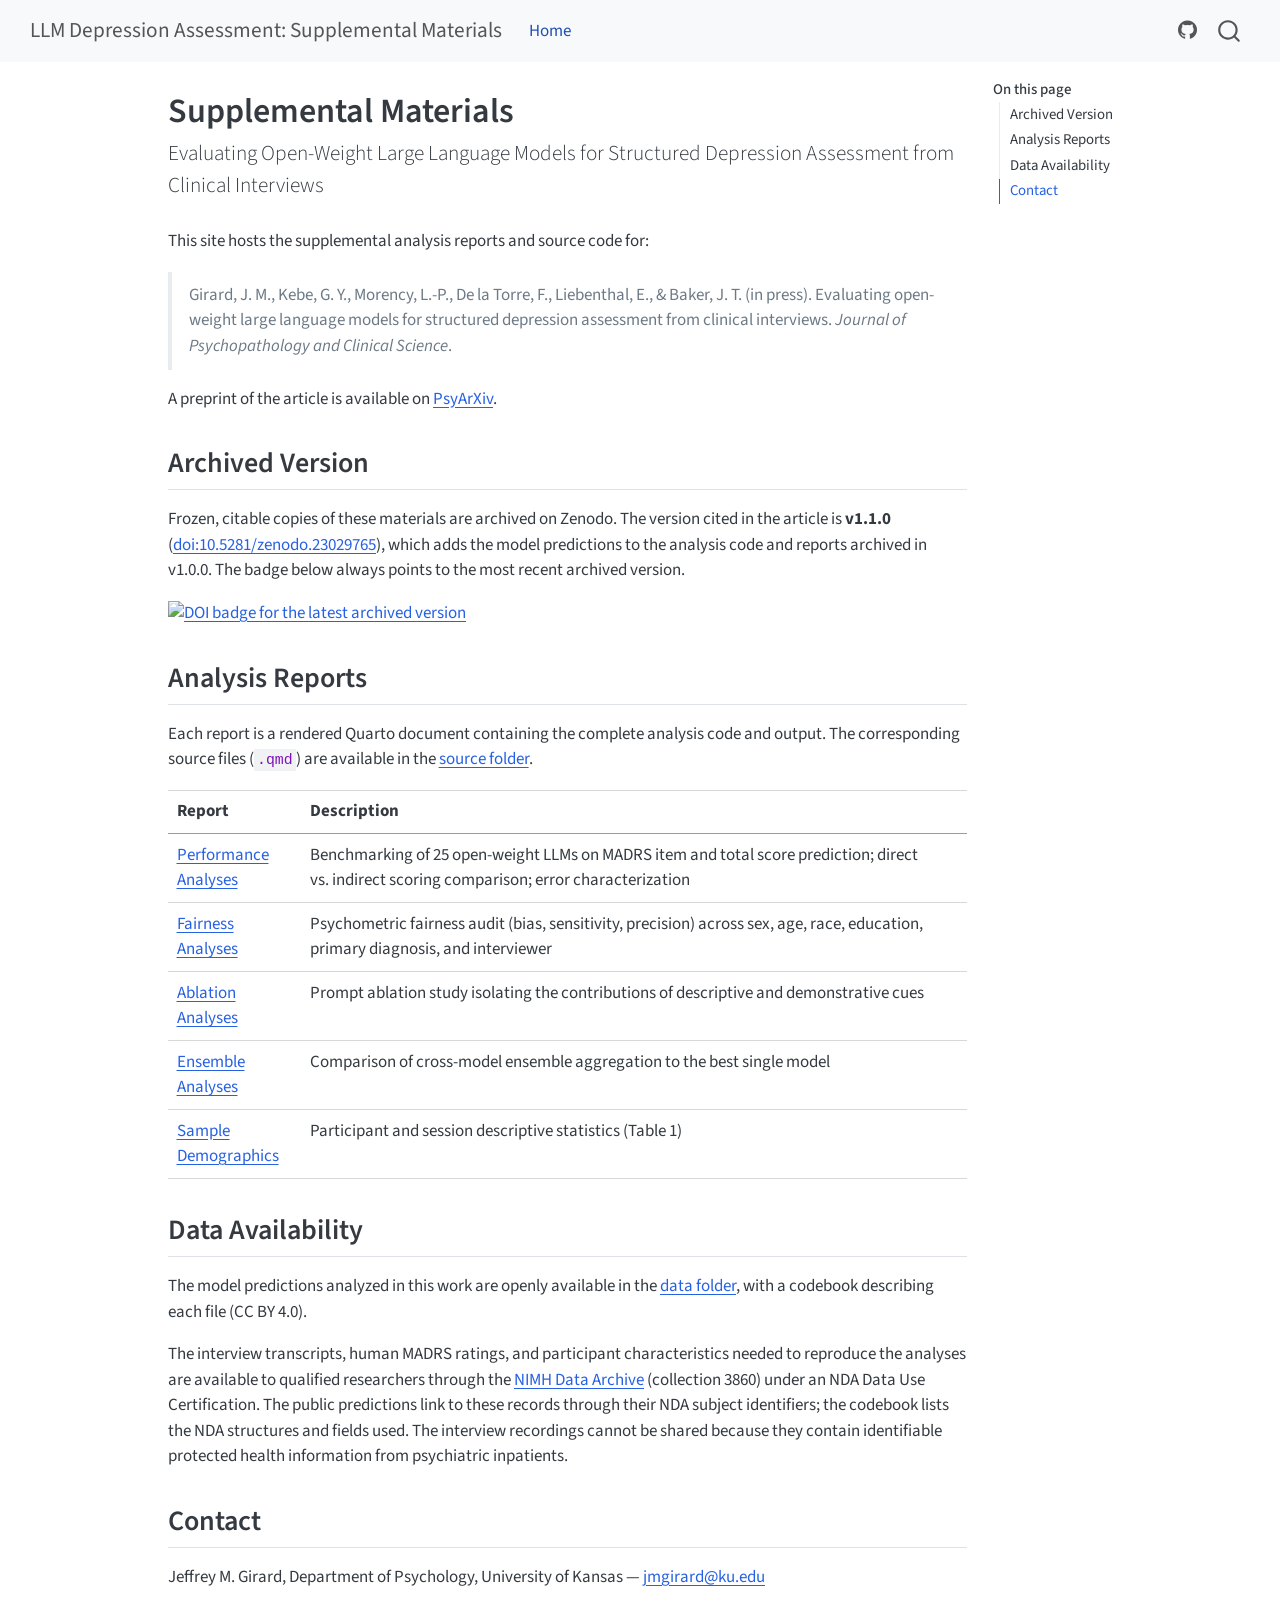
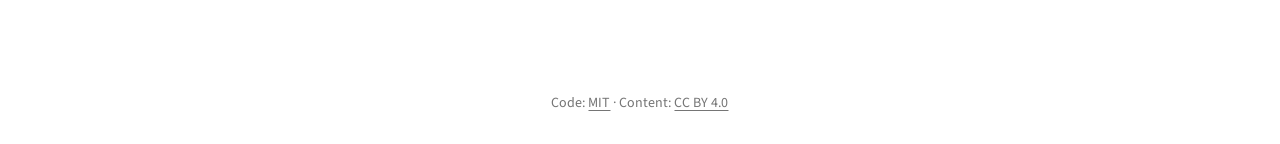
==== commit 2eea23b3: "Cite the v1.1.0 archive DOI (10.5281/zenodo.23029765) on the site and in metadata Co-Authored-By: Cl" ====
--- a/docs/index.html
+++ b/docs/index.html
@@ -158,7 +158,7 @@
 <p>A preprint of the article is available on <a href="https://osf.io/preprints/psyarxiv/63sw4">PsyArXiv</a>.</p>
 <section id="archived-version" class="level2">
 <h2 class="anchored" data-anchor-id="archived-version">Archived Version</h2>
-<p>Frozen, citable copies of these materials are archived on Zenodo. The version cited in the article is <strong>v1.1.0</strong>, which adds the model predictions to the analysis code and reports archived in v1.0.0. The badge below always points to the most recent archived version.</p>
+<p>Frozen, citable copies of these materials are archived on Zenodo. The version cited in the article is <strong>v1.1.0</strong> (<a href="https://doi.org/10.5281/zenodo.23029765">doi:10.5281/zenodo.23029765</a>), which adds the model predictions to the analysis code and reports archived in v1.0.0. The badge below always points to the most recent archived version.</p>
 <p><a href="https://doi.org/10.5281/zenodo.23022179"><img src="https://zenodo.org/badge/DOI/10.5281/zenodo.23022179.svg" class="img-fluid" alt="DOI badge for the latest archived version"></a></p>
 </section>
 <section id="analysis-reports" class="level2">
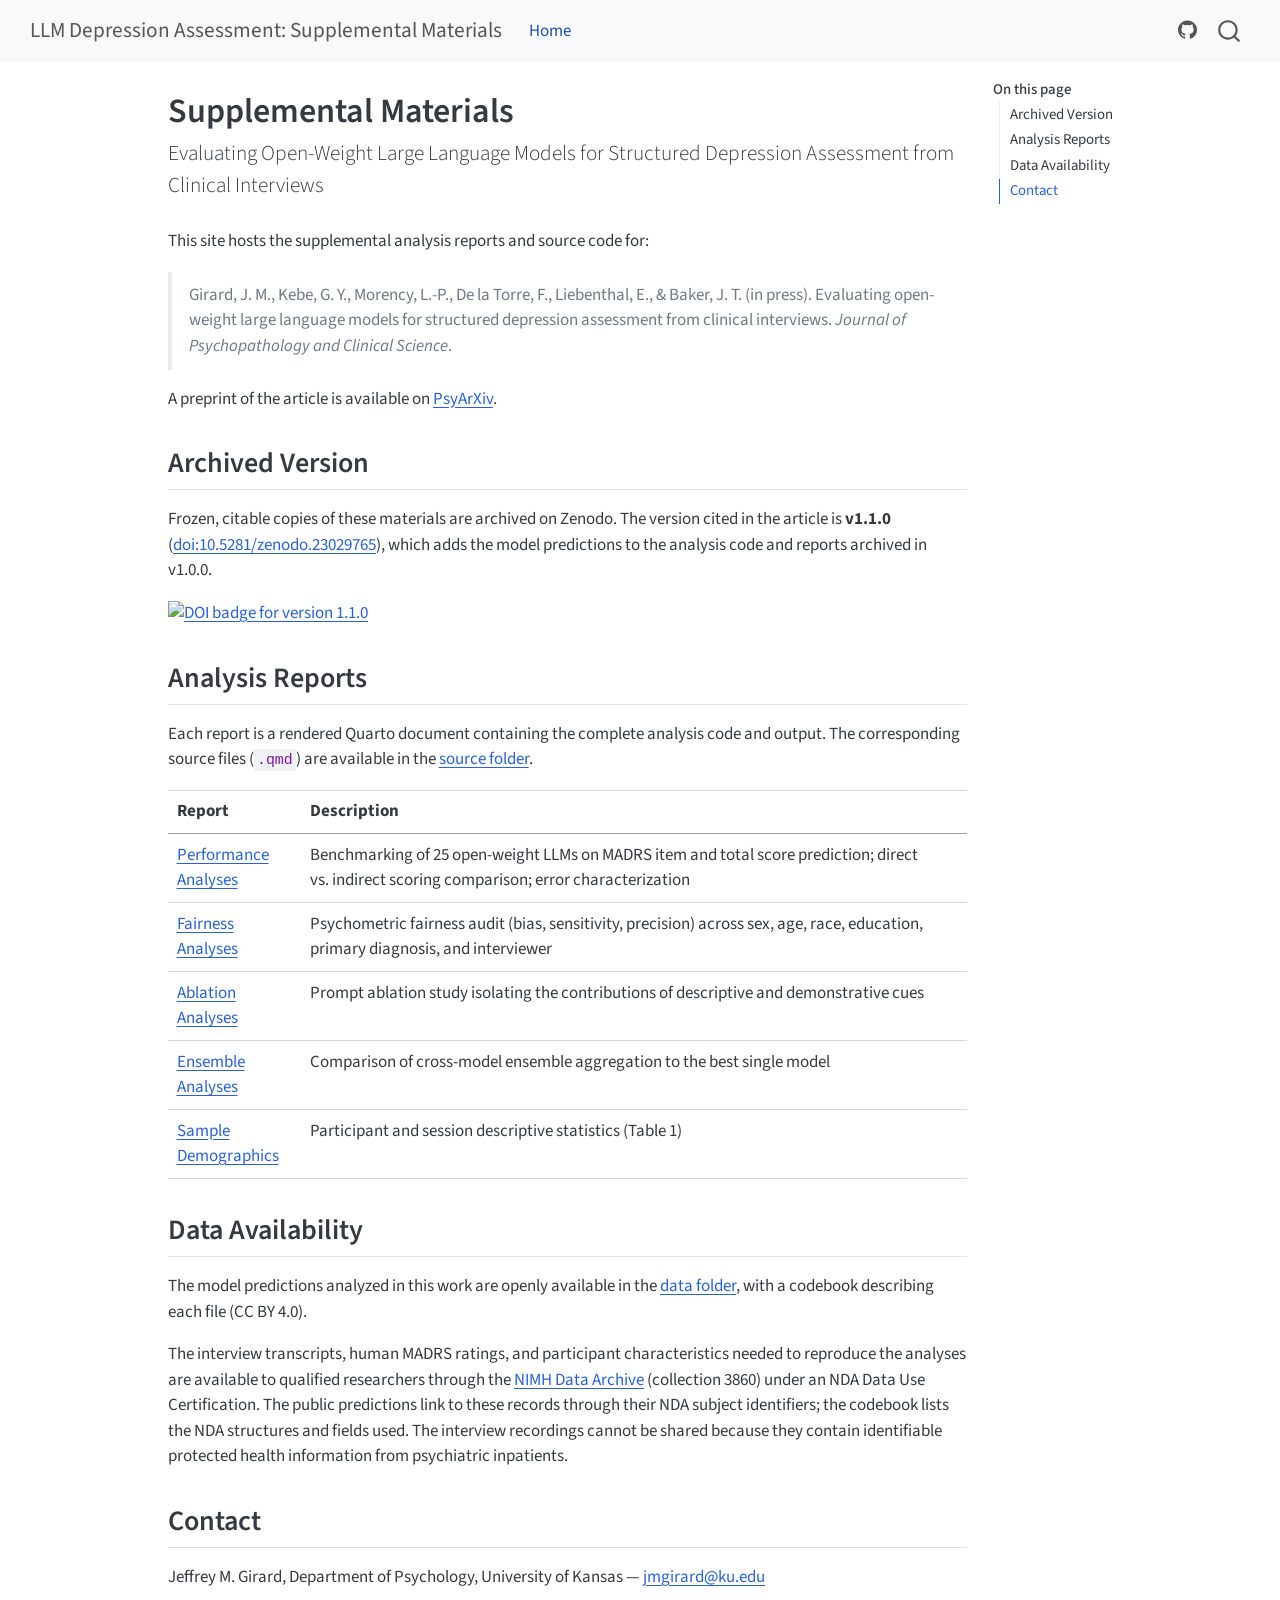
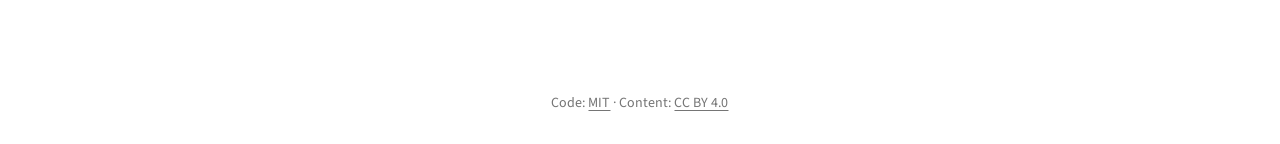
==== commit 23905337: "Show the v1.1.0 DOI badge instead of the concept DOI Co-Authored-By: Claude Opus 5.5 <noreply@anthro" ====
--- a/docs/index.html
+++ b/docs/index.html
@@ -158,8 +158,8 @@
 <p>A preprint of the article is available on <a href="https://osf.io/preprints/psyarxiv/63sw4">PsyArXiv</a>.</p>
 <section id="archived-version" class="level2">
 <h2 class="anchored" data-anchor-id="archived-version">Archived Version</h2>
-<p>Frozen, citable copies of these materials are archived on Zenodo. The version cited in the article is <strong>v1.1.0</strong> (<a href="https://doi.org/10.5281/zenodo.23029765">doi:10.5281/zenodo.23029765</a>), which adds the model predictions to the analysis code and reports archived in v1.0.0. The badge below always points to the most recent archived version.</p>
-<p><a href="https://doi.org/10.5281/zenodo.23022179"><img src="https://zenodo.org/badge/DOI/10.5281/zenodo.23022179.svg" class="img-fluid" alt="DOI badge for the latest archived version"></a></p>
+<p>Frozen, citable copies of these materials are archived on Zenodo. The version cited in the article is <strong>v1.1.0</strong> (<a href="https://doi.org/10.5281/zenodo.23029765">doi:10.5281/zenodo.23029765</a>), which adds the model predictions to the analysis code and reports archived in v1.0.0.</p>
+<p><a href="https://doi.org/10.5281/zenodo.23029765"><img src="https://zenodo.org/badge/DOI/10.5281/zenodo.23029765.svg" class="img-fluid" alt="DOI badge for version 1.1.0"></a></p>
 </section>
 <section id="analysis-reports" class="level2">
 <h2 class="anchored" data-anchor-id="analysis-reports">Analysis Reports</h2>
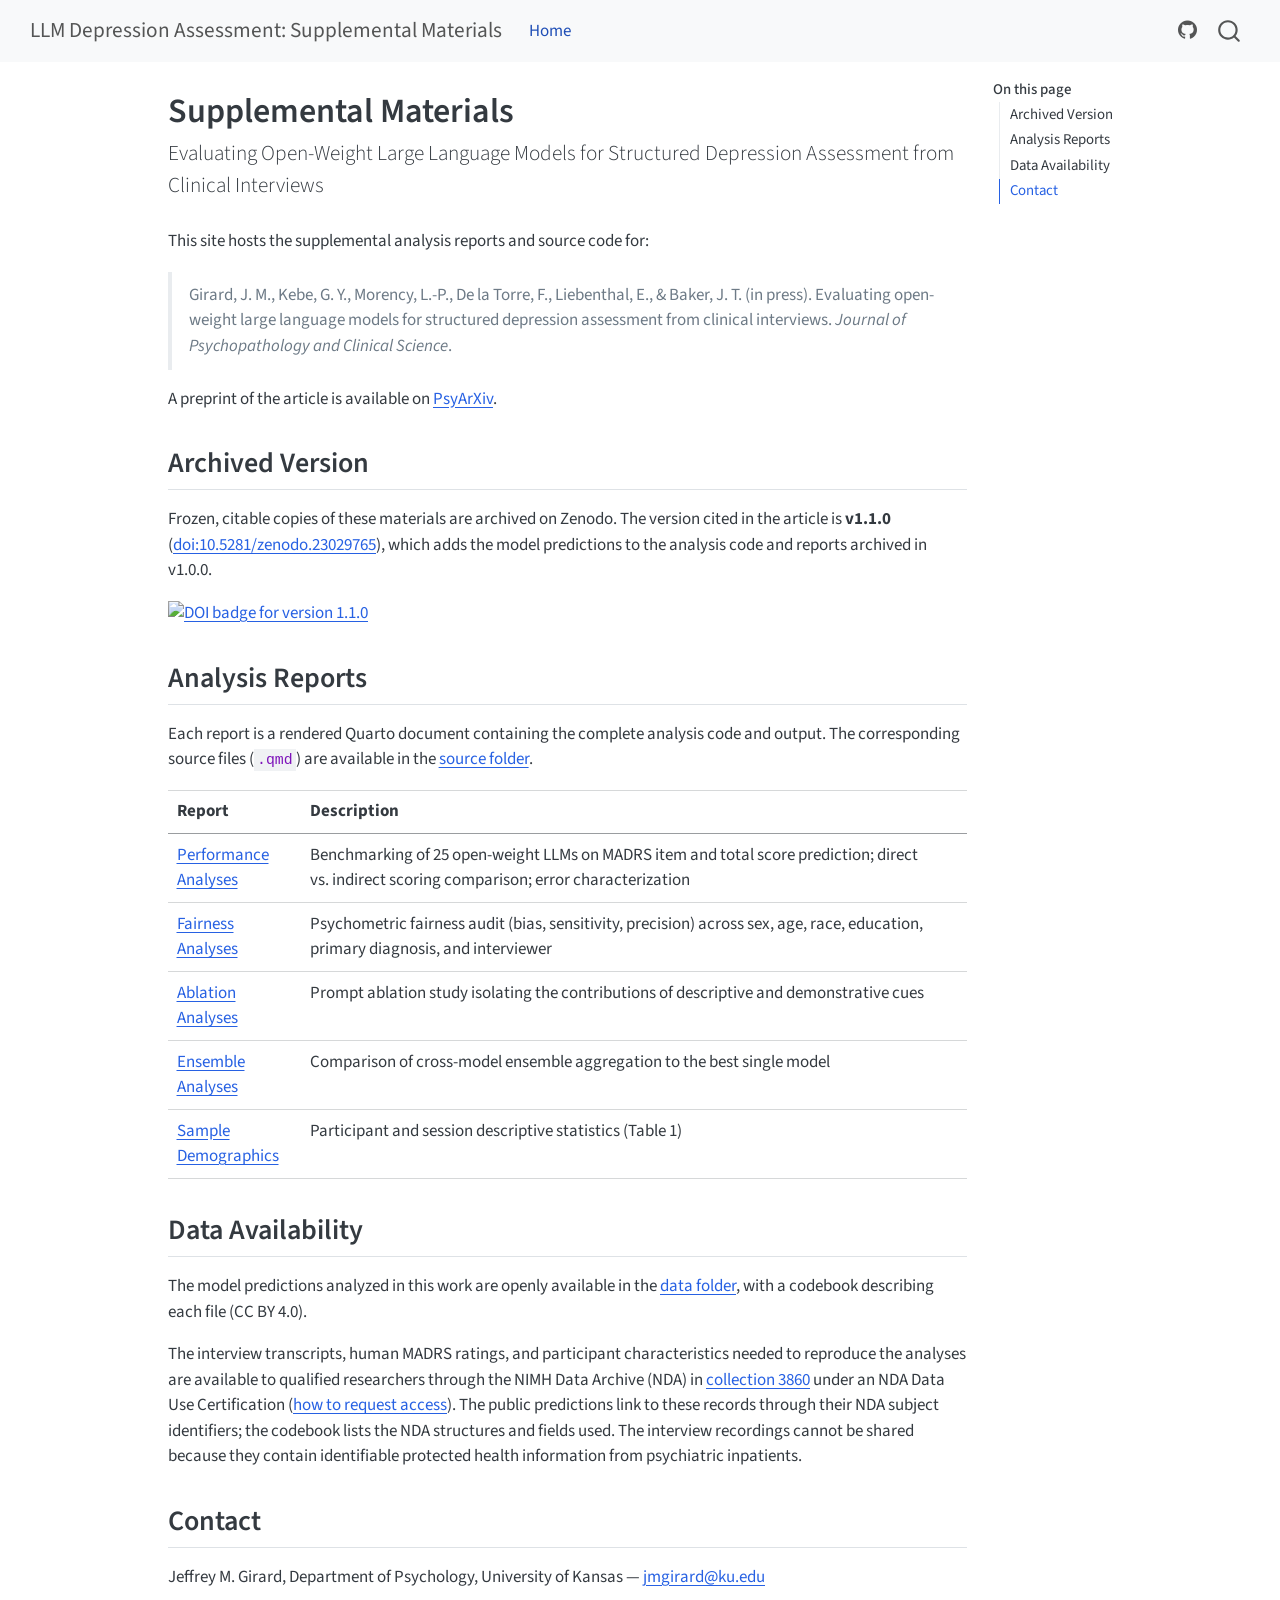
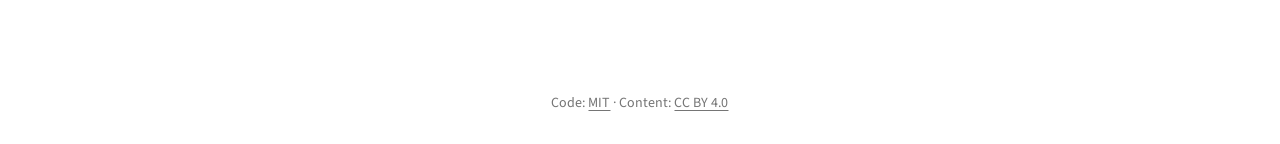
==== commit f20fc9b8: "Link directly to NDA collection 3860 and NDA's data access instructions Co-Authored-By: Claude Opus " ====
--- a/docs/index.html
+++ b/docs/index.html
@@ -198,7 +198,7 @@
 <section id="data-availability" class="level2">
 <h2 class="anchored" data-anchor-id="data-availability">Data Availability</h2>
 <p>The model predictions analyzed in this work are openly available in the <a href="https://github.com/jmgirard/llm-depression-assessment/tree/main/data">data folder</a>, with a codebook describing each file (CC BY 4.0).</p>
-<p>The interview transcripts, human MADRS ratings, and participant characteristics needed to reproduce the analyses are available to qualified researchers through the <a href="https://nda.nih.gov/">NIMH Data Archive</a> (collection 3860) under an NDA Data Use Certification. The public predictions link to these records through their NDA subject identifiers; the codebook lists the NDA structures and fields used. The interview recordings cannot be shared because they contain identifiable protected health information from psychiatric inpatients.</p>
+<p>The interview transcripts, human MADRS ratings, and participant characteristics needed to reproduce the analyses are available to qualified researchers through the NIMH Data Archive (NDA) in <a href="https://nda.nih.gov/edit_collection.html?id=3860">collection 3860</a> under an NDA Data Use Certification (<a href="https://nda.nih.gov/nda/access-data-info">how to request access</a>). The public predictions link to these records through their NDA subject identifiers; the codebook lists the NDA structures and fields used. The interview recordings cannot be shared because they contain identifiable protected health information from psychiatric inpatients.</p>
 </section>
 <section id="contact" class="level2">
 <h2 class="anchored" data-anchor-id="contact">Contact</h2>
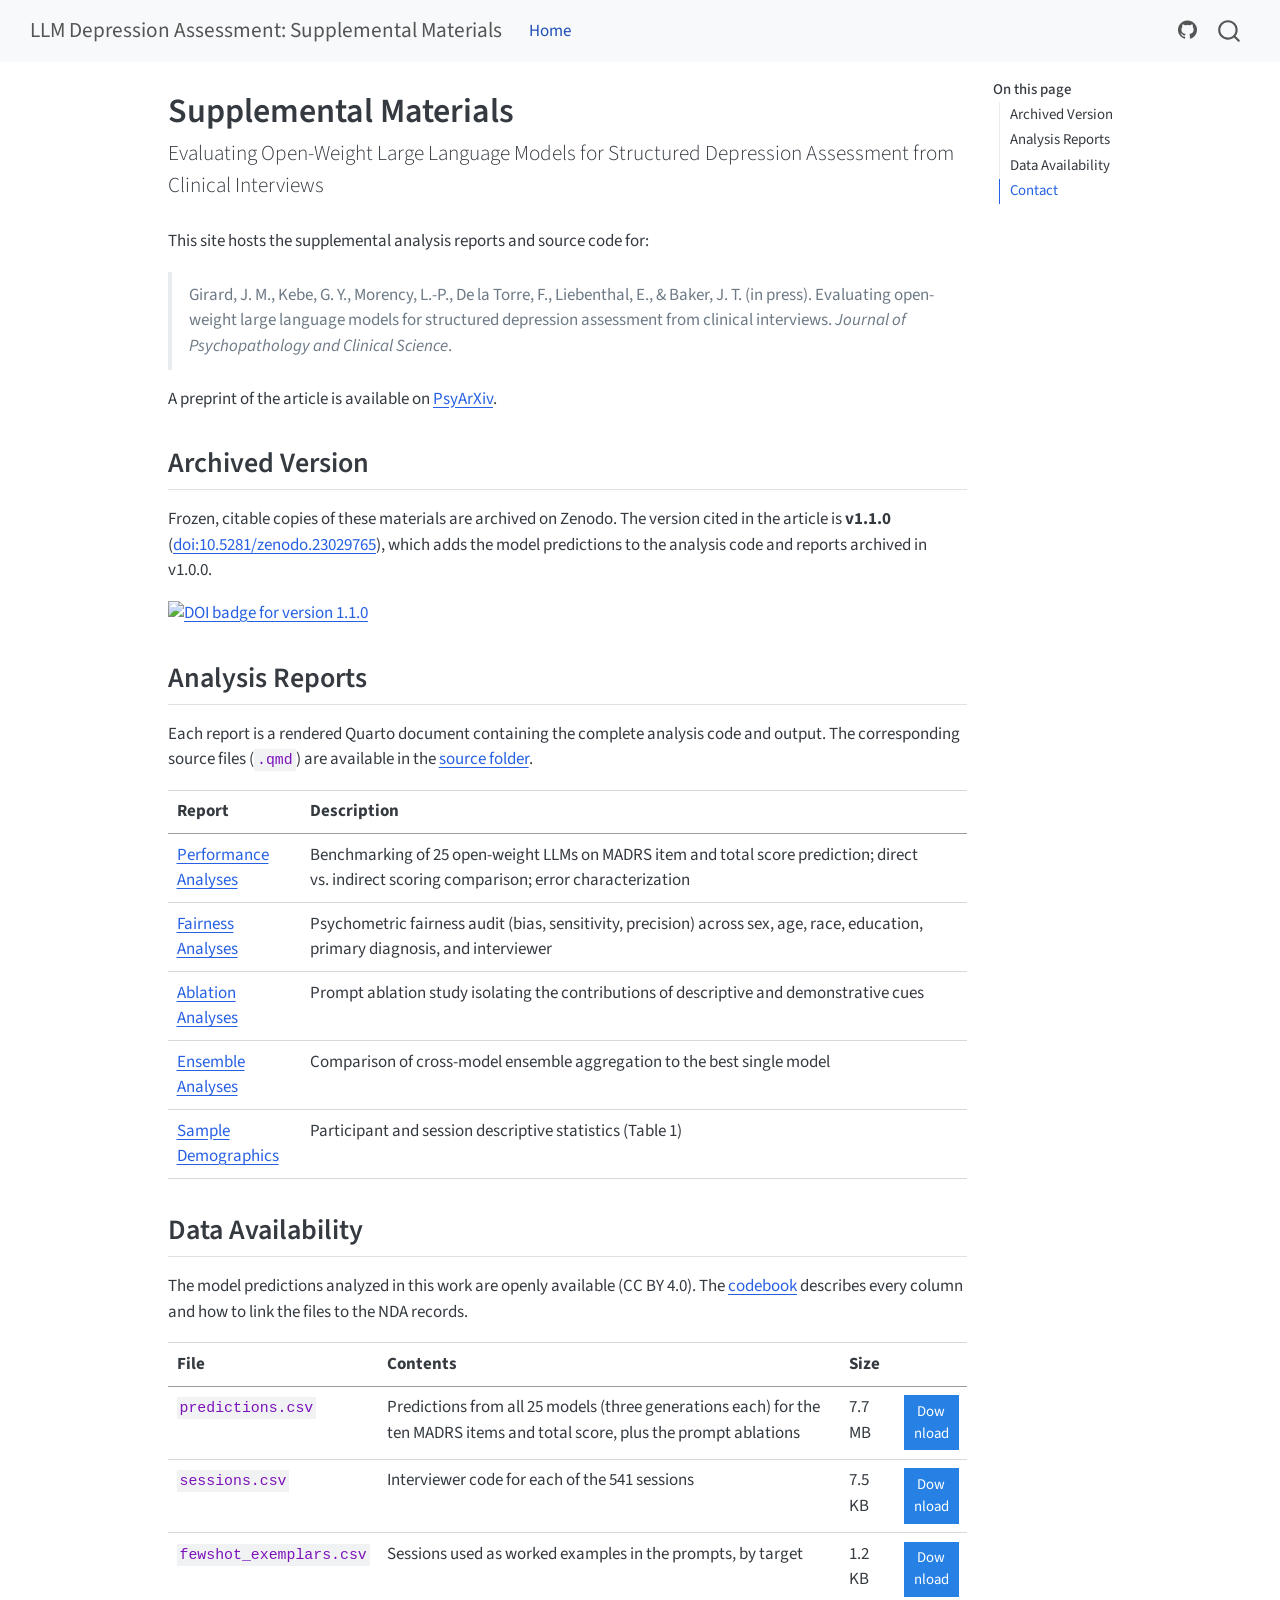
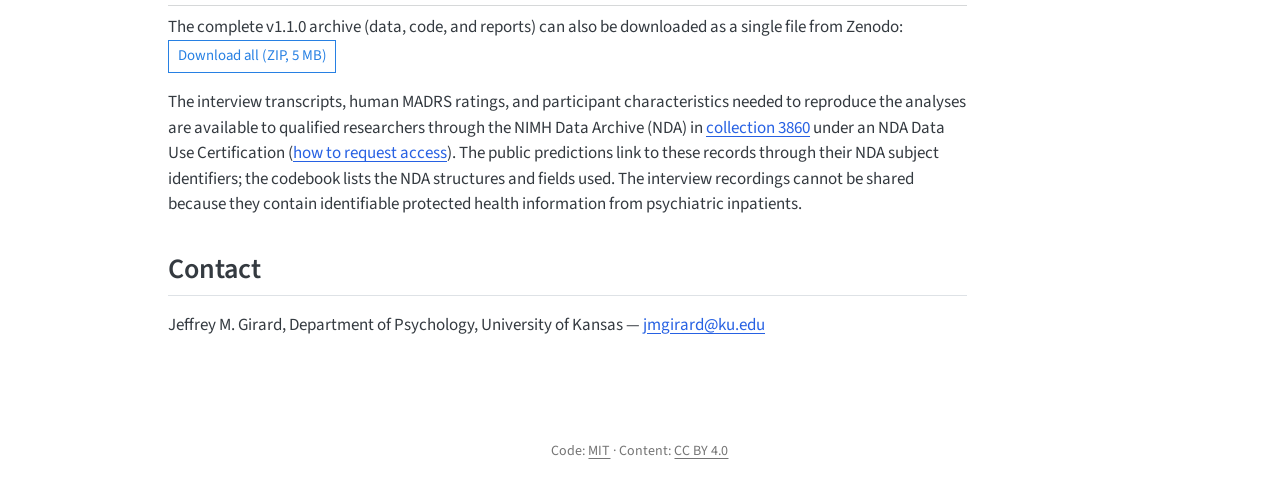
==== commit 60547166: "Add download buttons for the data files and the full v1.1.0 archive Co-Authored-By: Claude Opus 5.5 " ====
--- a/docs/index.html
+++ b/docs/index.html
@@ -197,7 +197,38 @@
 </section>
 <section id="data-availability" class="level2">
 <h2 class="anchored" data-anchor-id="data-availability">Data Availability</h2>
-<p>The model predictions analyzed in this work are openly available in the <a href="https://github.com/jmgirard/llm-depression-assessment/tree/main/data">data folder</a>, with a codebook describing each file (CC BY 4.0).</p>
+<p>The model predictions analyzed in this work are openly available (CC BY 4.0). The <a href="https://github.com/jmgirard/llm-depression-assessment/blob/main/data/README.md">codebook</a> describes every column and how to link the files to the NDA records.</p>
+<table class="caption-top table">
+<thead>
+<tr class="header">
+<th>File</th>
+<th>Contents</th>
+<th>Size</th>
+<th></th>
+</tr>
+</thead>
+<tbody>
+<tr class="odd">
+<td><code>predictions.csv</code></td>
+<td>Predictions from all 25 models (three generations each) for the ten MADRS items and total score, plus the prompt ablations</td>
+<td>7.7 MB</td>
+<td><a href="data/predictions.csv" class="btn btn-primary btn-sm" download="predictions.csv">Download</a></td>
+</tr>
+<tr class="even">
+<td><code>sessions.csv</code></td>
+<td>Interviewer code for each of the 541 sessions</td>
+<td>7.5 KB</td>
+<td><a href="data/sessions.csv" class="btn btn-primary btn-sm" download="sessions.csv">Download</a></td>
+</tr>
+<tr class="odd">
+<td><code>fewshot_exemplars.csv</code></td>
+<td>Sessions used as worked examples in the prompts, by target</td>
+<td>1.2 KB</td>
+<td><a href="data/fewshot_exemplars.csv" class="btn btn-primary btn-sm" download="fewshot_exemplars.csv">Download</a></td>
+</tr>
+</tbody>
+</table>
+<p>The complete v1.1.0 archive (data, code, and reports) can also be downloaded as a single file from Zenodo: <a href="https://zenodo.org/records/23029765/files/jmgirard/llm-depression-assessment-v1.1.0.zip?download=1" class="btn btn-outline-primary btn-sm">Download all (ZIP, 5 MB)</a></p>
 <p>The interview transcripts, human MADRS ratings, and participant characteristics needed to reproduce the analyses are available to qualified researchers through the NIMH Data Archive (NDA) in <a href="https://nda.nih.gov/edit_collection.html?id=3860">collection 3860</a> under an NDA Data Use Certification (<a href="https://nda.nih.gov/nda/access-data-info">how to request access</a>). The public predictions link to these records through their NDA subject identifiers; the codebook lists the NDA structures and fields used. The interview recordings cannot be shared because they contain identifiable protected health information from psychiatric inpatients.</p>
 </section>
 <section id="contact" class="level2">
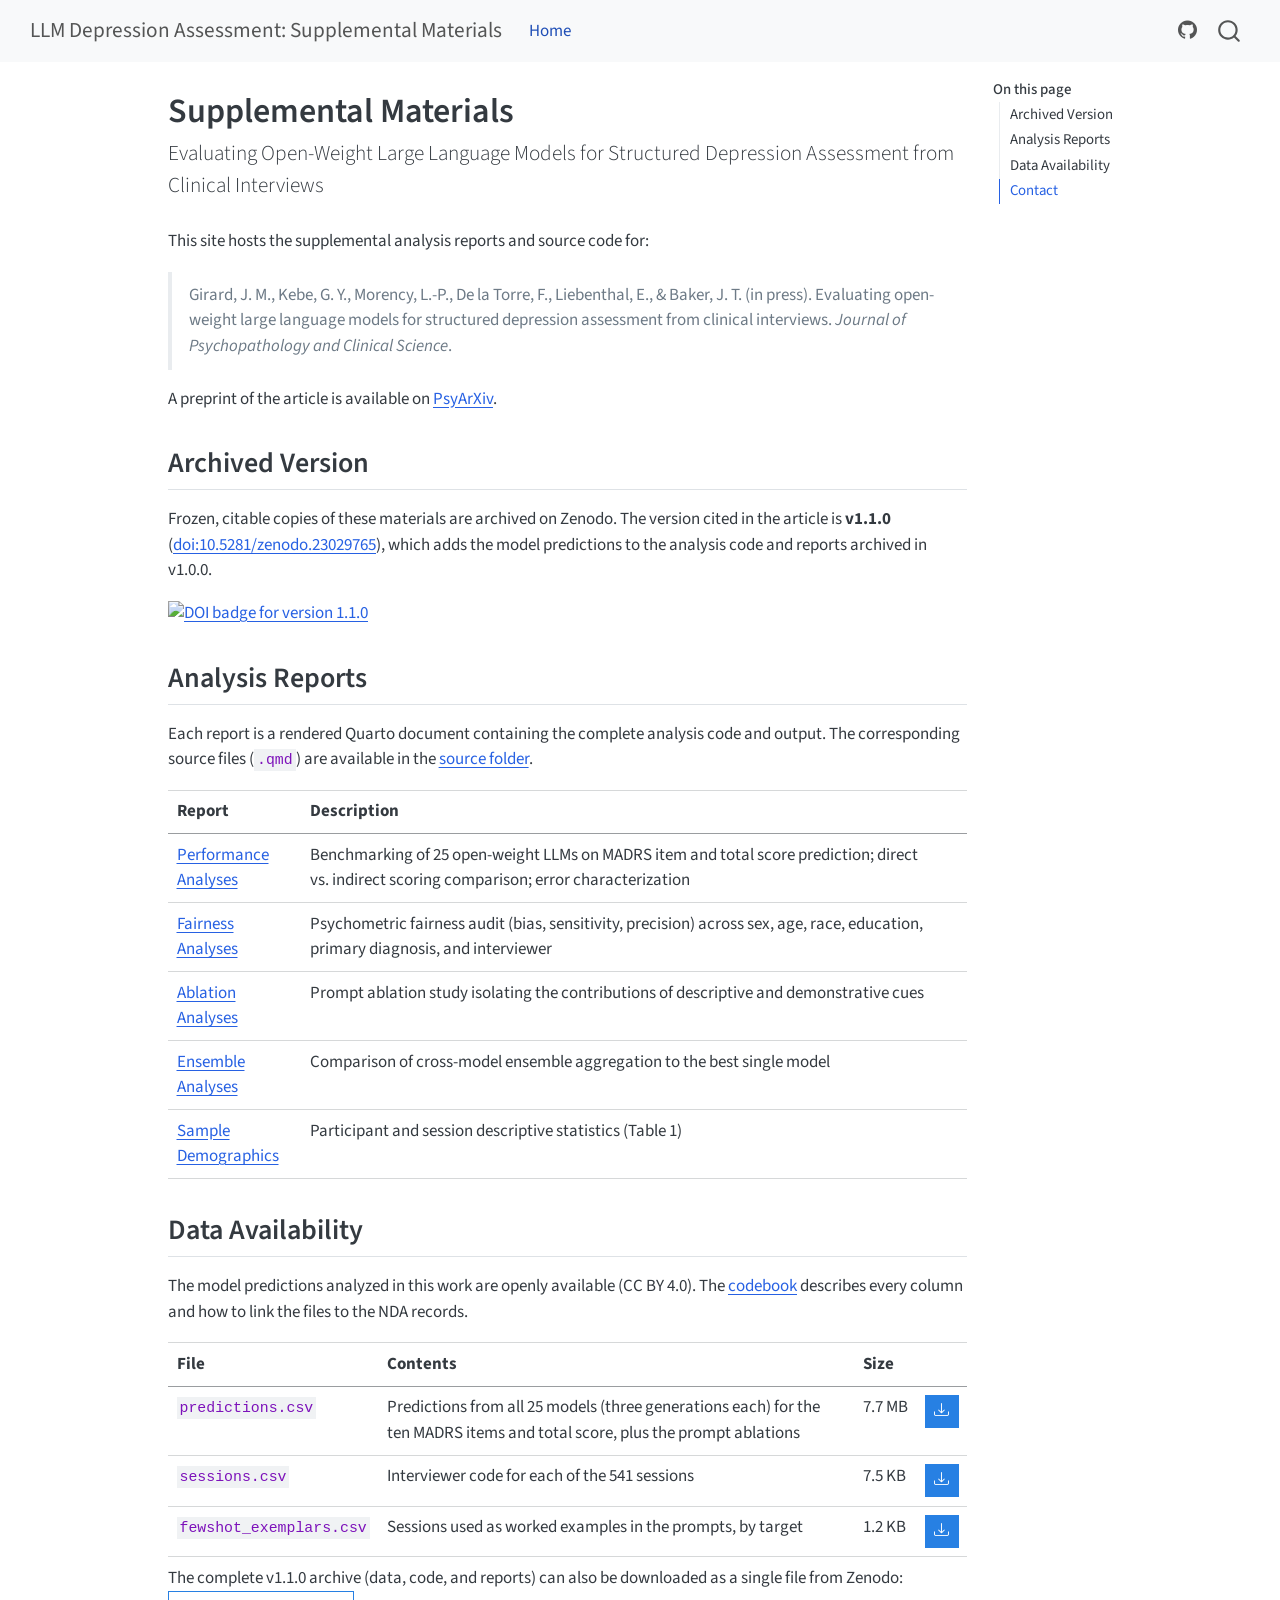
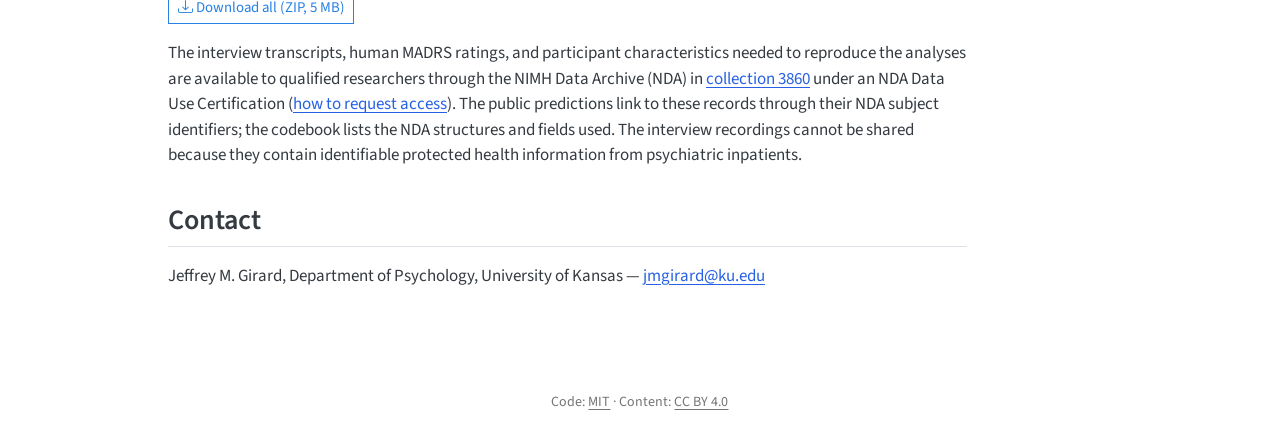
==== commit c72ffb5e: "Use download icons on the data buttons and keep file sizes on one line Co-Authored-By: Claude Opus 5" ====
--- a/docs/index.html
+++ b/docs/index.html
@@ -211,24 +211,24 @@
 <tr class="odd">
 <td><code>predictions.csv</code></td>
 <td>Predictions from all 25 models (three generations each) for the ten MADRS items and total score, plus the prompt ablations</td>
-<td>7.7 MB</td>
-<td><a href="data/predictions.csv" class="btn btn-primary btn-sm" download="predictions.csv">Download</a></td>
+<td>7.7&nbsp;MB</td>
+<td><a href="data/predictions.csv" class="btn btn-primary btn-sm" download="predictions.csv" aria-label="Download predictions.csv" title="Download predictions.csv"><i class="bi bi-download"></i></a></td>
 </tr>
 <tr class="even">
 <td><code>sessions.csv</code></td>
 <td>Interviewer code for each of the 541 sessions</td>
-<td>7.5 KB</td>
-<td><a href="data/sessions.csv" class="btn btn-primary btn-sm" download="sessions.csv">Download</a></td>
+<td>7.5&nbsp;KB</td>
+<td><a href="data/sessions.csv" class="btn btn-primary btn-sm" download="sessions.csv" aria-label="Download sessions.csv" title="Download sessions.csv"><i class="bi bi-download"></i></a></td>
 </tr>
 <tr class="odd">
 <td><code>fewshot_exemplars.csv</code></td>
 <td>Sessions used as worked examples in the prompts, by target</td>
-<td>1.2 KB</td>
-<td><a href="data/fewshot_exemplars.csv" class="btn btn-primary btn-sm" download="fewshot_exemplars.csv">Download</a></td>
+<td>1.2&nbsp;KB</td>
+<td><a href="data/fewshot_exemplars.csv" class="btn btn-primary btn-sm" download="fewshot_exemplars.csv" aria-label="Download fewshot_exemplars.csv" title="Download fewshot_exemplars.csv"><i class="bi bi-download"></i></a></td>
 </tr>
 </tbody>
 </table>
-<p>The complete v1.1.0 archive (data, code, and reports) can also be downloaded as a single file from Zenodo: <a href="https://zenodo.org/records/23029765/files/jmgirard/llm-depression-assessment-v1.1.0.zip?download=1" class="btn btn-outline-primary btn-sm">Download all (ZIP, 5 MB)</a></p>
+<p>The complete v1.1.0 archive (data, code, and reports) can also be downloaded as a single file from Zenodo: <a href="https://zenodo.org/records/23029765/files/jmgirard/llm-depression-assessment-v1.1.0.zip?download=1" class="btn btn-outline-primary btn-sm"><i class="bi bi-download"></i> Download all (ZIP, 5&nbsp;MB)</a></p>
 <p>The interview transcripts, human MADRS ratings, and participant characteristics needed to reproduce the analyses are available to qualified researchers through the NIMH Data Archive (NDA) in <a href="https://nda.nih.gov/edit_collection.html?id=3860">collection 3860</a> under an NDA Data Use Certification (<a href="https://nda.nih.gov/nda/access-data-info">how to request access</a>). The public predictions link to these records through their NDA subject identifiers; the codebook lists the NDA structures and fields used. The interview recordings cannot be shared because they contain identifiable protected health information from psychiatric inpatients.</p>
 </section>
 <section id="contact" class="level2">
